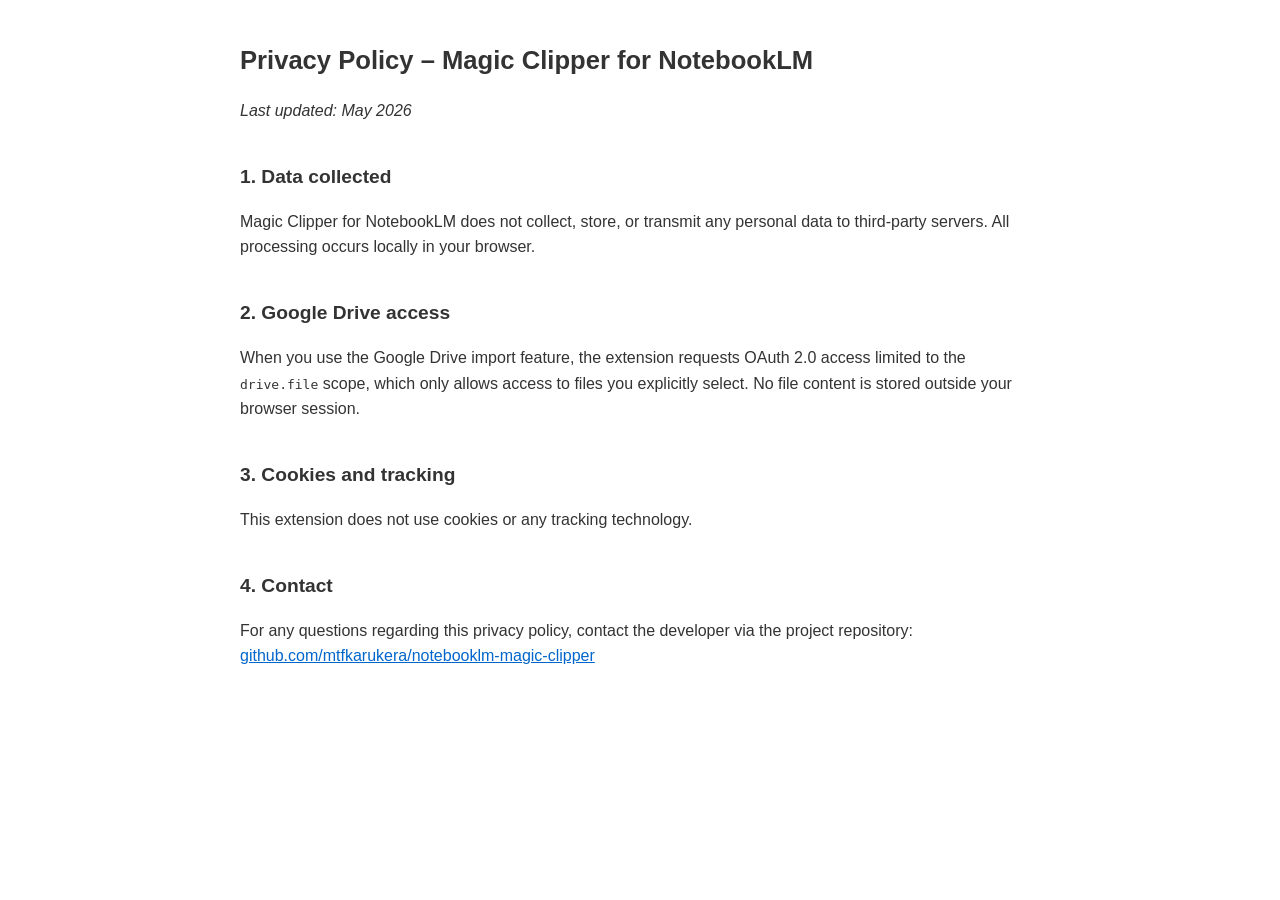
==== privacy.html @ 2dcd3713 "feat: add privacy policy as HTML page for Google OAuth branding validation" ====
<!DOCTYPE html>
<html lang="en">
<head>
  <meta charset="UTF-8">
  <meta name="viewport" content="width=device-width, initial-scale=1.0">
  <title>Privacy Policy – Magic Clipper for NotebookLM</title>
  <style>
    body { font-family: sans-serif; max-width: 800px; margin: 40px auto; padding: 0 20px; line-height: 1.6; color: #333; }
    h1 { font-size: 1.6em; }
    h2 { font-size: 1.2em; margin-top: 2em; }
    a { color: #0066cc; }
  </style>
</head>
<body>
  <h1>Privacy Policy – Magic Clipper for NotebookLM</h1>
  <p><em>Last updated: May 2026</em></p>

  <h2>1. Data collected</h2>
  <p>Magic Clipper for NotebookLM does not collect, store, or transmit any personal data to third-party servers. All processing occurs locally in your browser.</p>

  <h2>2. Google Drive access</h2>
  <p>When you use the Google Drive import feature, the extension requests OAuth 2.0 access limited to the <code>drive.file</code> scope, which only allows access to files you explicitly select. No file content is stored outside your browser session.</p>

  <h2>3. Cookies and tracking</h2>
  <p>This extension does not use cookies or any tracking technology.</p>

  <h2>4. Contact</h2>
  <p>For any questions regarding this privacy policy, contact the developer via the project repository:<br>
    <a href="https://github.com/mtfkarukera/notebooklm-magic-clipper">github.com/mtfkarukera/notebooklm-magic-clipper</a>
  </p>
</body>
</html>
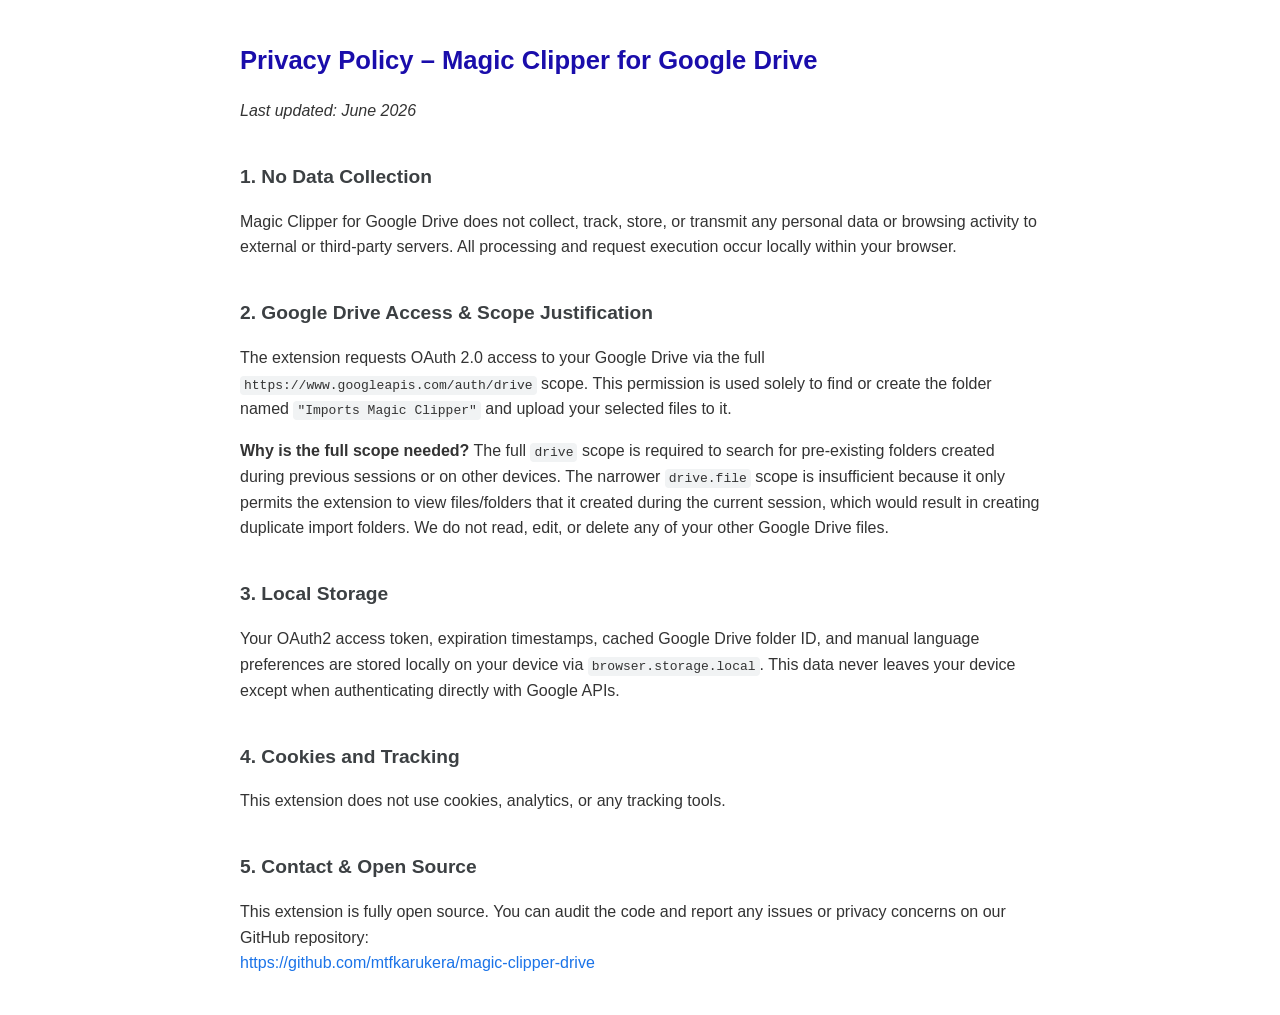
==== commit f6079c3c: "docs: compliance and privacy hardening for AMO (Sprint 4)" ====
--- a/privacy.html
+++ b/privacy.html
@@ -1,32 +1,41 @@
+<!-- This Source Code Form is subject to the terms of the Mozilla Public
+   - License, v. 2.0. If a copy of the MPL was not distributed with this
+   - file, You can obtain one at http://mozilla.org/MPL/2.0/. -->
 <!DOCTYPE html>
 <html lang="en">
 <head>
   <meta charset="UTF-8">
   <meta name="viewport" content="width=device-width, initial-scale=1.0">
-  <title>Privacy Policy – Magic Clipper for NotebookLM</title>
+  <title>Privacy Policy – Magic Clipper for Google Drive</title>
   <style>
     body { font-family: sans-serif; max-width: 800px; margin: 40px auto; padding: 0 20px; line-height: 1.6; color: #333; }
-    h1 { font-size: 1.6em; }
-    h2 { font-size: 1.2em; margin-top: 2em; }
-    a { color: #0066cc; }
+    h1 { font-size: 1.6em; color: #1a0dab; }
+    h2 { font-size: 1.2em; margin-top: 2em; color: #3c4043; }
+    a { color: #1a73e8; text-decoration: none; }
+    a:hover { text-decoration: underline; }
+    code { background: #f1f3f4; padding: 2px 4px; border-radius: 4px; font-family: monospace; }
   </style>
 </head>
 <body>
-  <h1>Privacy Policy – Magic Clipper for NotebookLM</h1>
-  <p><em>Last updated: May 2026</em></p>
+  <h1>Privacy Policy – Magic Clipper for Google Drive</h1>
+  <p><em>Last updated: June 2026</em></p>
 
-  <h2>1. Data collected</h2>
-  <p>Magic Clipper for NotebookLM does not collect, store, or transmit any personal data to third-party servers. All processing occurs locally in your browser.</p>
+  <h2>1. No Data Collection</h2>
+  <p>Magic Clipper for Google Drive does not collect, track, store, or transmit any personal data or browsing activity to external or third-party servers. All processing and request execution occur locally within your browser.</p>
 
-  <h2>2. Google Drive access</h2>
-  <p>When you use the Google Drive import feature, the extension requests OAuth 2.0 access limited to the <code>drive.file</code> scope, which only allows access to files you explicitly select. No file content is stored outside your browser session.</p>
+  <h2>2. Google Drive Access & Scope Justification</h2>
+  <p>The extension requests OAuth 2.0 access to your Google Drive via the full <code>https://www.googleapis.com/auth/drive</code> scope. This permission is used solely to find or create the folder named <code>"Imports Magic Clipper"</code> and upload your selected files to it.</p>
+  <p><strong>Why is the full scope needed?</strong> The full <code>drive</code> scope is required to search for pre-existing folders created during previous sessions or on other devices. The narrower <code>drive.file</code> scope is insufficient because it only permits the extension to view files/folders that it created during the current session, which would result in creating duplicate import folders. We do not read, edit, or delete any of your other Google Drive files.</p>
 
-  <h2>3. Cookies and tracking</h2>
-  <p>This extension does not use cookies or any tracking technology.</p>
+  <h2>3. Local Storage</h2>
+  <p>Your OAuth2 access token, expiration timestamps, cached Google Drive folder ID, and manual language preferences are stored locally on your device via <code>browser.storage.local</code>. This data never leaves your device except when authenticating directly with Google APIs.</p>
 
-  <h2>4. Contact</h2>
-  <p>For any questions regarding this privacy policy, contact the developer via the project repository:<br>
-    <a href="https://github.com/mtfkarukera/notebooklm-magic-clipper">github.com/mtfkarukera/notebooklm-magic-clipper</a>
+  <h2>4. Cookies and Tracking</h2>
+  <p>This extension does not use cookies, analytics, or any tracking tools.</p>
+
+  <h2>5. Contact & Open Source</h2>
+  <p>This extension is fully open source. You can audit the code and report any issues or privacy concerns on our GitHub repository:<br>
+    <a href="https://github.com/mtfkarukera/magic-clipper-drive" target="_blank" rel="noopener noreferrer">https://github.com/mtfkarukera/magic-clipper-drive</a>
   </p>
 </body>
 </html>
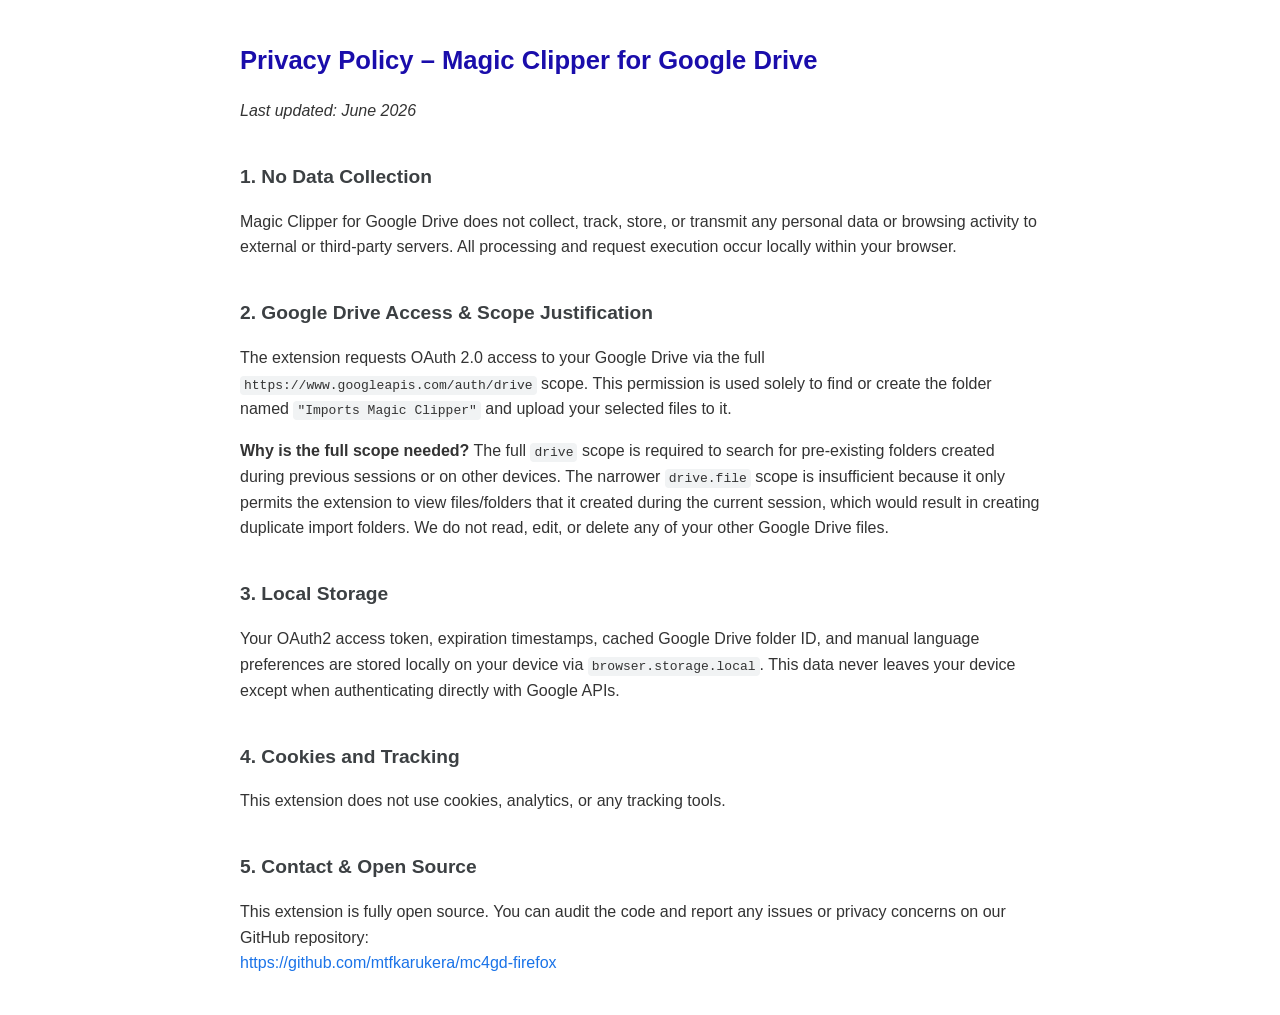
==== commit 908cb479: "docs: rename repository URLs to mc4gd-firefox" ====
--- a/privacy.html
+++ b/privacy.html
@@ -35,7 +35,7 @@
 
   <h2>5. Contact & Open Source</h2>
   <p>This extension is fully open source. You can audit the code and report any issues or privacy concerns on our GitHub repository:<br>
-    <a href="https://github.com/mtfkarukera/magic-clipper-drive" target="_blank" rel="noopener noreferrer">https://github.com/mtfkarukera/magic-clipper-drive</a>
+    <a href="https://github.com/mtfkarukera/mc4gd-firefox" target="_blank" rel="noopener noreferrer">https://github.com/mtfkarukera/mc4gd-firefox</a>
   </p>
 </body>
 </html>
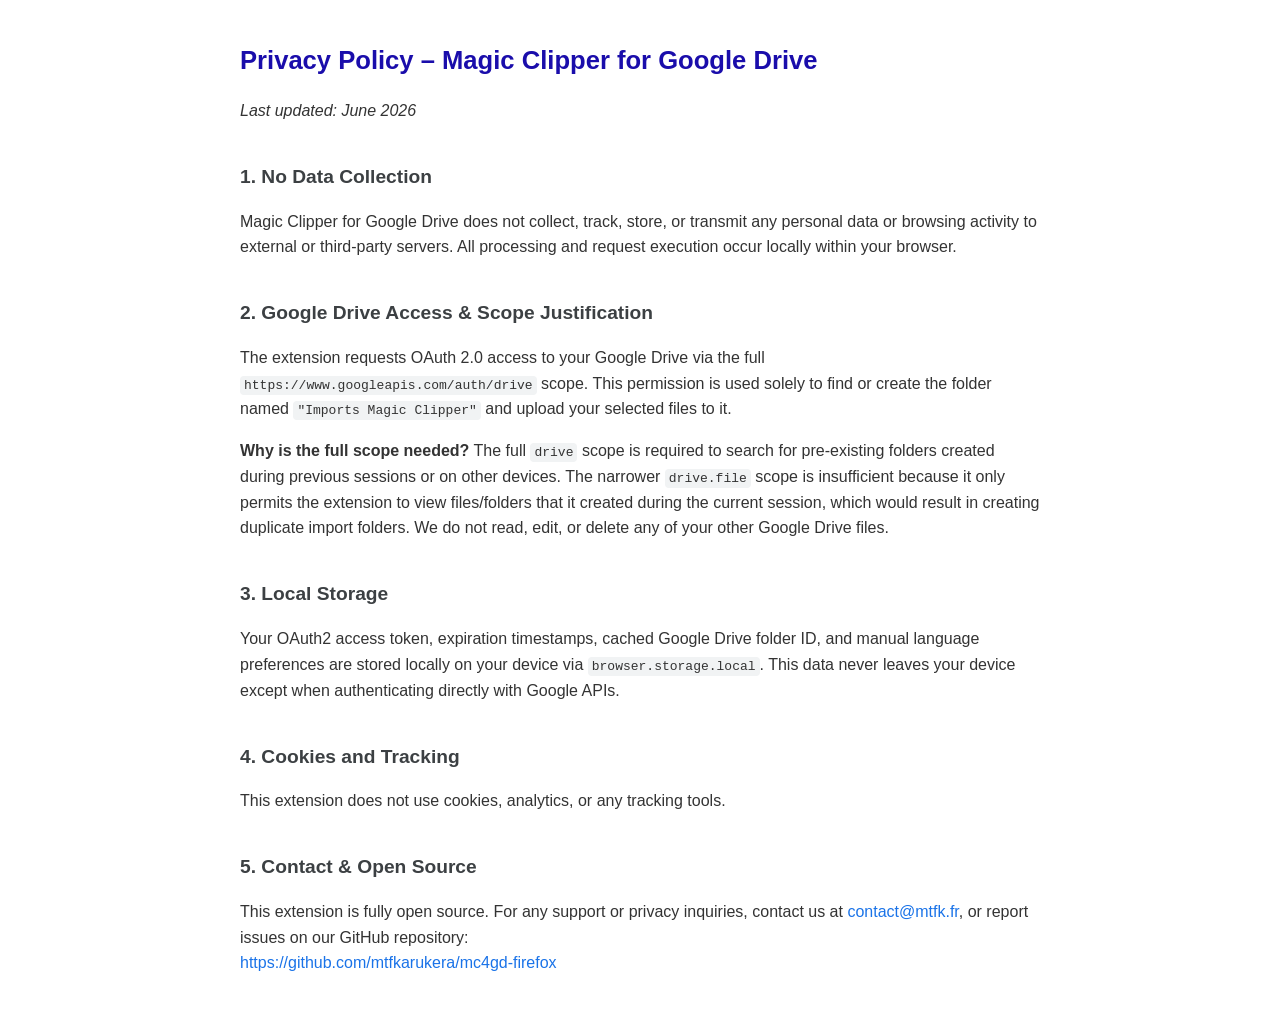
==== commit 12f7b80e: "docs: update website URL to mtfk.fr and support email to contact@mtfk.fr" ====
--- a/privacy.html
+++ b/privacy.html
@@ -34,7 +34,7 @@
   <p>This extension does not use cookies, analytics, or any tracking tools.</p>
 
   <h2>5. Contact & Open Source</h2>
-  <p>This extension is fully open source. You can audit the code and report any issues or privacy concerns on our GitHub repository:<br>
+  <p>This extension is fully open source. For any support or privacy inquiries, contact us at <a href="mailto:contact@mtfk.fr">contact@mtfk.fr</a>, or report issues on our GitHub repository:<br>
     <a href="https://github.com/mtfkarukera/mc4gd-firefox" target="_blank" rel="noopener noreferrer">https://github.com/mtfkarukera/mc4gd-firefox</a>
   </p>
 </body>
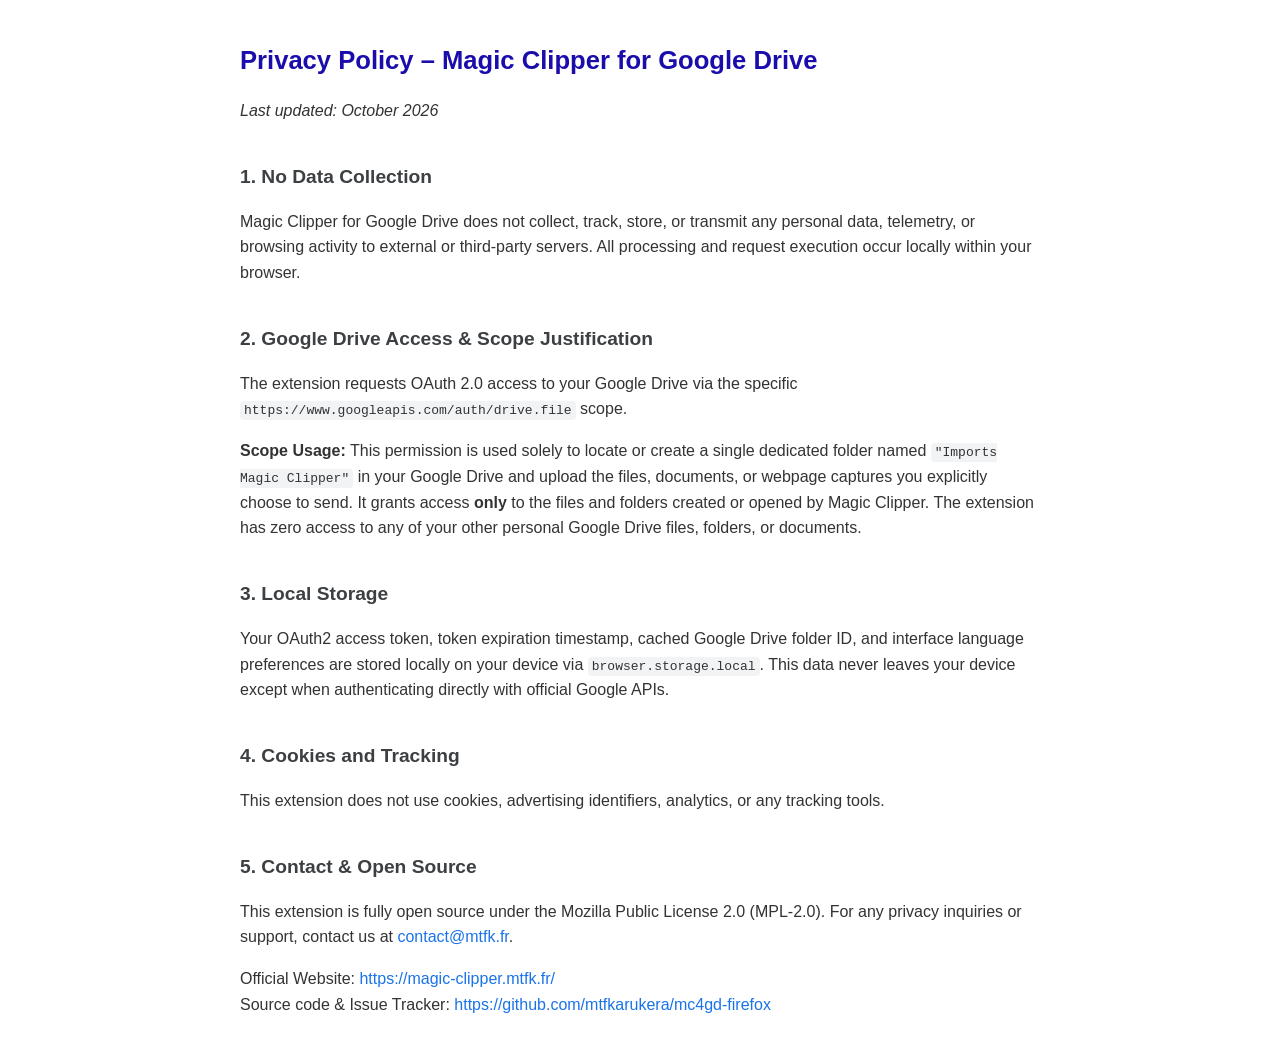
==== commit cf998155: "fix(oauth): transition vers le scope non-sensible drive.file et actualisation privacy" ====
--- a/privacy.html
+++ b/privacy.html
@@ -18,24 +18,26 @@
 </head>
 <body>
   <h1>Privacy Policy – Magic Clipper for Google Drive</h1>
-  <p><em>Last updated: June 2026</em></p>
+  <p><em>Last updated: October 2026</em></p>
 
   <h2>1. No Data Collection</h2>
-  <p>Magic Clipper for Google Drive does not collect, track, store, or transmit any personal data or browsing activity to external or third-party servers. All processing and request execution occur locally within your browser.</p>
+  <p>Magic Clipper for Google Drive does not collect, track, store, or transmit any personal data, telemetry, or browsing activity to external or third-party servers. All processing and request execution occur locally within your browser.</p>
 
   <h2>2. Google Drive Access & Scope Justification</h2>
-  <p>The extension requests OAuth 2.0 access to your Google Drive via the full <code>https://www.googleapis.com/auth/drive</code> scope. This permission is used solely to find or create the folder named <code>"Imports Magic Clipper"</code> and upload your selected files to it.</p>
-  <p><strong>Why is the full scope needed?</strong> The full <code>drive</code> scope is required to search for pre-existing folders created during previous sessions or on other devices. The narrower <code>drive.file</code> scope is insufficient because it only permits the extension to view files/folders that it created during the current session, which would result in creating duplicate import folders. We do not read, edit, or delete any of your other Google Drive files.</p>
+  <p>The extension requests OAuth 2.0 access to your Google Drive via the specific <code>https://www.googleapis.com/auth/drive.file</code> scope.</p>
+  <p><strong>Scope Usage:</strong> This permission is used solely to locate or create a single dedicated folder named <code>"Imports Magic Clipper"</code> in your Google Drive and upload the files, documents, or webpage captures you explicitly choose to send. It grants access <strong>only</strong> to the files and folders created or opened by Magic Clipper. The extension has zero access to any of your other personal Google Drive files, folders, or documents.</p>
 
   <h2>3. Local Storage</h2>
-  <p>Your OAuth2 access token, expiration timestamps, cached Google Drive folder ID, and manual language preferences are stored locally on your device via <code>browser.storage.local</code>. This data never leaves your device except when authenticating directly with Google APIs.</p>
+  <p>Your OAuth2 access token, token expiration timestamp, cached Google Drive folder ID, and interface language preferences are stored locally on your device via <code>browser.storage.local</code>. This data never leaves your device except when authenticating directly with official Google APIs.</p>
 
   <h2>4. Cookies and Tracking</h2>
-  <p>This extension does not use cookies, analytics, or any tracking tools.</p>
+  <p>This extension does not use cookies, advertising identifiers, analytics, or any tracking tools.</p>
 
   <h2>5. Contact & Open Source</h2>
-  <p>This extension is fully open source. For any support or privacy inquiries, contact us at <a href="mailto:contact@mtfk.fr">contact@mtfk.fr</a>, or report issues on our GitHub repository:<br>
-    <a href="https://github.com/mtfkarukera/mc4gd-firefox" target="_blank" rel="noopener noreferrer">https://github.com/mtfkarukera/mc4gd-firefox</a>
+  <p>This extension is fully open source under the Mozilla Public License 2.0 (MPL-2.0). For any privacy inquiries or support, contact us at <a href="mailto:contact@mtfk.fr">contact@mtfk.fr</a>.</p>
+  <p>
+    Official Website: <a href="https://magic-clipper.mtfk.fr/" target="_blank" rel="noopener noreferrer">https://magic-clipper.mtfk.fr/</a><br>
+    Source code & Issue Tracker: <a href="https://github.com/mtfkarukera/mc4gd-firefox" target="_blank" rel="noopener noreferrer">https://github.com/mtfkarukera/mc4gd-firefox</a>
   </p>
 </body>
 </html>
